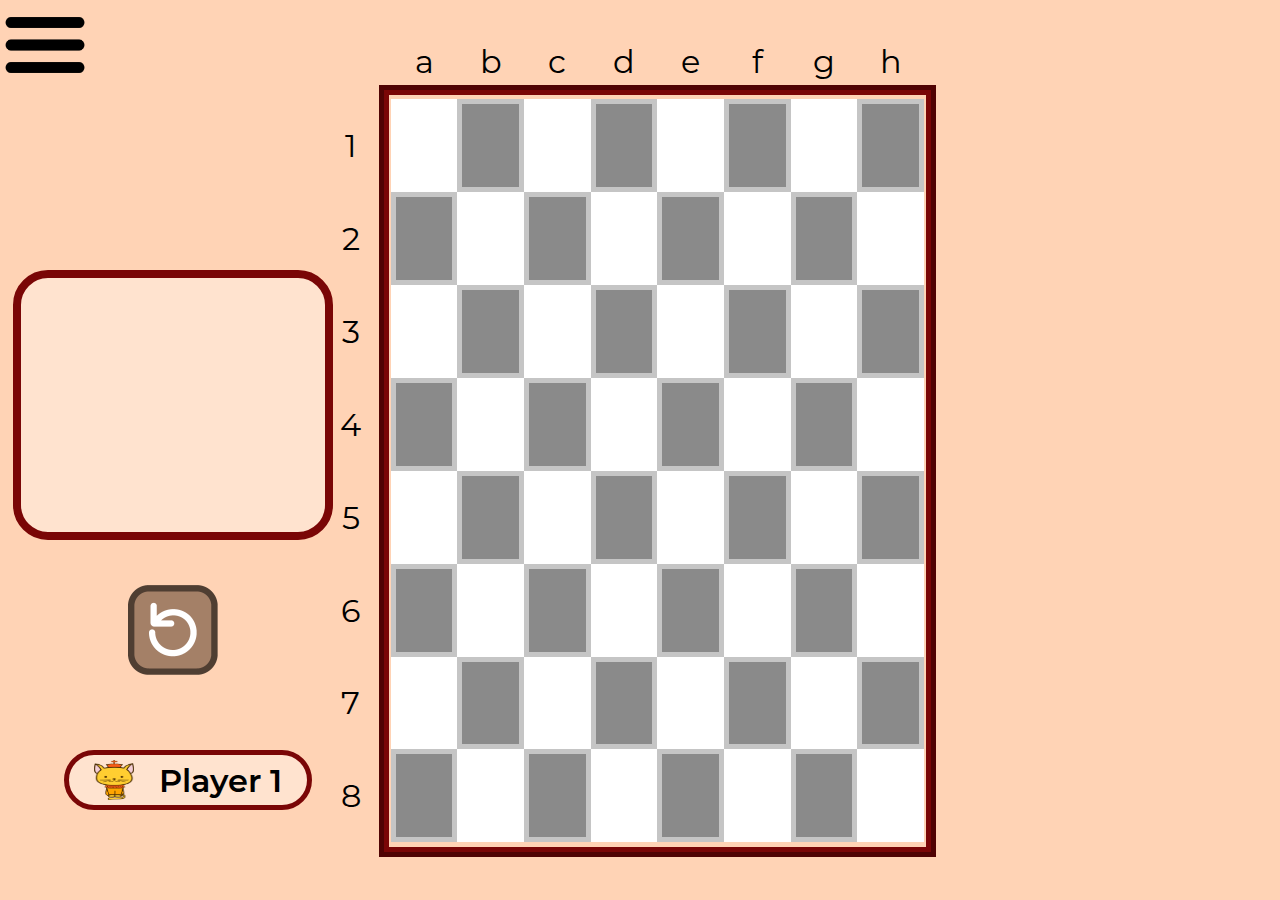
==== pages/game.html @ 55da759b "initial change of cursor to custom cursor" ====
<!DOCTYPE empty="true" html>
<html>

<head>
    <meta name="viewport" content="width=device-width, initial-scale=1.0">
    <title>Royal Pets</title>
    <link rel="icon" type="image/png" href="../res/icon.png">
    <link rel="stylesheet" href="../css/style-game.css">
</head>

<body>
    <img class="burger" src="../res/burger.png">
    <div id="sidenav" class="sidenav">
        <div id="btnHome">HOME</div>
        <div id="btnNewGame">NEW GAME</div>
        <a href="#howToPlay">
            <div id="btnHowToPlay">HOW TO PLAY</div>
        </a>
    </div>
    <div id="turn">
        <img id="playerImg" src="">
        <span id="playerName"></span>
    </div>
    <div class="game-area">
        <div class="board">
            <div class="rowLegend">
                <div>1</div>
                <div>2</div>
                <div>3</div>
                <div>4</div>
                <div>5</div>
                <div>6</div>
                <div>7</div>
                <div>8</div>
            </div>
            <div class="columnLegend">
                <!-- <div>1</div>
                <div>2</div>
                <div>3</div>
                <div>4</div>
                <div>5</div>
                <div>6</div>
                <div>7</div>
                <div>8</div> -->
                <div>a</div>
                <div>b</div>
                <div>c</div>
                <div>d</div>
                <div>e</div>
                <div>f</div>
                <div>g</div>
                <div>h</div>
            </div>
            <div class="row">
                <div class="cell" empty="true" row="1" column="1" piece="" player=""></div>
                <div class="cell cell-gray" empty="true" row="1" column="2" piece="" player=""></div>
                <div class="cell" empty="true" row="1" column="3" piece="" player=""></div>
                <div class="cell cell-gray" empty="true" row="1" column="4" piece="" player=""></div>
                <div class="cell" empty="true" row="1" column="5" piece="" player=""></div>
                <div class="cell cell-gray" empty="true" row="1" column="6" piece="" player=""></div>
                <div class="cell" empty="true" row="1" column="7" piece="" player=""></div>
                <div class="cell cell-gray" empty="true" row="1" column="8" piece="" player=""></div>
            </div>

            <div class="row">
                <div class="cell cell-gray" empty="true" row="2" column="1" piece="" player=""></div>
                <div class="cell" empty="true" row="2" column="2" piece="" player=""></div>
                <div class="cell cell-gray" empty="true" row="2" column="3" piece="" player=""></div>
                <div class="cell" empty="true" row="2" column="4" piece="" player=""></div>
                <div class="cell cell-gray" empty="true" row="2" column="5" piece="" player=""></div>
                <div class="cell" empty="true" row="2" column="6" piece="" player=""></div>
                <div class="cell cell-gray" empty="true" row="2" column="7" piece="" player=""></div>
                <div class="cell" empty="true" row="2" column="8" piece="" player=""></div>
            </div>

            <div class="row">
                <div class="cell" empty="true" row="3" column="1" piece="" player=""></div>
                <div class="cell cell-gray" empty="true" row="3" column="2" piece="" player=""></div>
                <div class="cell" empty="true" row="3" column="3" piece="" player=""></div>
                <div class="cell cell-gray" empty="true" row="3" column="4" piece="" player=""></div>
                <div class="cell" empty="true" row="3" column="5" piece="" player=""></div>
                <div class="cell cell-gray" empty="true" row="3" column="6" piece="" player=""></div>
                <div class="cell" empty="true" row="3" column="7" piece="" player=""></div>
                <div class="cell cell-gray" empty="true" row="3" column="8" piece="" player=""></div>
            </div>

            <div class="row">
                <div class="cell cell-gray" empty="true" row="4" column="1" piece="" player=""></div>
                <div class="cell" empty="true" row="4" column="2" piece="" player=""></div>
                <div class="cell cell-gray" empty="true" row="4" column="3" piece="" player=""></div>
                <div class="cell" empty="true" row="4" column="4" piece="" player=""></div>
                <div class="cell cell-gray" empty="true" row="4" column="5" piece="" player=""></div>
                <div class="cell" empty="true" row="4" column="6" piece="" player=""></div>
                <div class="cell cell-gray" empty="true" row="4" column="7" piece="" player=""></div>
                <div class="cell" empty="true" row="4" column="8" piece="" player=""></div>
            </div>

            <div class="row">
                <div class="cell" empty="true" row="5" column="1" piece="" player=""></div>
                <div class="cell cell-gray" empty="true" row="5" column="2" piece="" player=""></div>
                <div class="cell" empty="true" row="5" column="3" piece="" player=""></div>
                <div class="cell cell-gray" empty="true" row="5" column="4" piece="" player=""></div>
                <div class="cell" empty="true" row="5" column="5" piece="" player=""></div>
                <div class="cell cell-gray" empty="true" row="5" column="6" piece="" player=""></div>
                <div class="cell" empty="true" row="5" column="7" piece="" player=""></div>
                <div class="cell cell-gray" empty="true" row="5" column="8" piece="" player=""></div>
            </div>

            <div class="row">
                <div class="cell cell-gray" empty="true" row="6" column="1" piece="" player=""></div>
                <div class="cell" empty="true" row="6" column="2" piece="" player=""></div>
                <div class="cell cell-gray" empty="true" row="6" column="3" piece="" player=""></div>
                <div class="cell" empty="true" row="6" column="4" piece="" player=""></div>
                <div class="cell cell-gray" empty="true" row="6" column="5" piece="" player=""></div>
                <div class="cell" empty="true" row="6" column="6" piece="" player=""></div>
                <div class="cell cell-gray" empty="true" row="6" column="7" piece="" player=""></div>
                <div class="cell" empty="true" row="6" column="8" piece="" player=""></div>
            </div>

            <div class="row">
                <div class="cell" empty="true" row="7" column="1" piece="" player=""></div>
                <div class="cell cell-gray" empty="true" row="7" column="2" piece="" player=""></div>
                <div class="cell" empty="true" row="7" column="3" piece="" player=""></div>
                <div class="cell cell-gray" empty="true" row="7" column="4" piece="" player=""></div>
                <div class="cell" empty="true" row="7" column="5" piece="" player=""></div>
                <div class="cell cell-gray" empty="true" row="7" column="6" piece="" player=""></div>
                <div class="cell" empty="true" row="7" column="7" piece="" player=""></div>
                <div class="cell cell-gray" empty="true" row="7" column="8" piece="" player=""></div>
            </div>

            <div class="row">
                <div class="cell cell-gray" empty="true" row="8" column="1" piece="" player=""></div>
                <div class="cell" empty="true" row="8" column="2" piece="" player=""></div>
                <div class="cell cell-gray" empty="true" row="8" column="3" piece="" player=""></div>
                <div class="cell" empty="true" row="8" column="4" piece="" player=""></div>
                <div class="cell cell-gray" empty="true" row="8" column="5" piece="" player=""></div>
                <div class="cell" empty="true" row="8" column="6" piece="" player=""></div>
                <div class="cell cell-gray" empty="true" row="8" column="7" piece="" player=""></div>
                <div class="cell" empty="true" row="8" column="8" piece="" player=""></div>
            </div>
        </div>
    </div>
    <div class="history">
        <ul>

        </ul>
    </div>
    <img id="btnUndo" src="../res/undo_button.png">
    <div class="overlay" id="howToPlay">
        <div class="panel">
            <div class="slide">
                <span class="title">HOW TO PLAY</span>
                <div class="pieces">
                    <img src="../res/catPieces/cat_pawn.png">
                    <img src="../res/dogPieces/dog_pawn.png">
                </div>
                <span class="sub-title">PAWN</span>
                <div class="desc">Except on its first move,
                    a pawn may only move one square at a time.
                    Eats diagonally.
                </div>
                <span class="pageNum">1/8</span>
            </div>
            <div class="slide">
                <span class="title">HOW TO PLAY</span>
                <div class="pieces">
                    <img src="../res/catPieces/cat_rook.png">
                    <img src="../res/dogPieces/dog_rook.png">
                </div>
                <span class="sub-title">ROOK</span>
                <div class="desc">The rook moves horizontally or vertically,
                    through any number of unoccupied squares.
                    Eats horizontally or vertically. Special move: Castling
                </div>
                <span class="pageNum">2/8</span>
            </div>
            <div class="slide">
                <span class="title">HOW TO PLAY</span>
                <div class="pieces">
                    <img src="../res/catPieces/cat_knight.png">
                    <img src="../res/dogPieces/dog_knight.png">
                </div>
                <span class="sub-title">KNIGHT</span>
                <div class="desc">Moves and eats to a square that is two
                    squares away horizontally
                    and one square vertically,
                    or two squares vertically
                    and one square horizontally.
                </div>
                <span class="pageNum">3/8</span>
            </div>
            <div class="slide">
                <span class="title">HOW TO PLAY</span>
                <div class="pieces">
                    <img src="../res/catPieces/cat_bishop.png">
                    <img src="../res/dogPieces/dog_bishop.png">
                </div>
                <span class="sub-title">BISHOP</span>
                <div class="desc">Bishop moves diagonally any number of squares,
                    forwards or backwards.
                    One bishop moves along the light-colored squares
                     and the other bishop moves along the dark-colored squares.
                </div>
                <span class="pageNum">4/8</span>
            </div>
            <div class="slide">
                <span class="title">HOW TO PLAY</span>
                <div class="pieces">
                    <img src="../res/catPieces/cat_queen.png">
                    <img src="../res/dogPieces/dog_queen.png">
                </div>
                <span class="sub-title">QUEEN</span>
                <div class="desc">Queen can be moved any number of unoccupied squares in a
                     straight line vertically, horizontally, or diagonally.
                </div>
                <span class="pageNum">5/8</span>
            </div>
            <div class="slide">
                <span class="title">HOW TO PLAY</span>
                <div class="pieces">
                    <img src="../res/catPieces/cat_king.png">
                    <img src="../res/dogPieces/dog_king.png">
                </div>
                <span class="sub-title">KING</span>
                <div class="desc">A king can move one square in any direction
                    (horizontally, vertically, or diagonally)
                    Unless the square is already occupied by a friendly piece
                    or the move would place the king in check.
                </div>
                <span class="pageNum">6/8</span>
            </div>
            <div class="slide">
                <span class="title">HOW TO PLAY</span>
                <div class="castling">
                    <img src="../res/castling.png">
                </div>
                <span class="sub-title">CASTLING</span>
                <div class="desc">Castling is a special move in chess that uses
                    both a rook and the king.
                    In castling, the king is moved two squares
                     toward the rook, and the rook moves
                     past the king to the square right next
                     to where the king has moved.
                </div>
                <span class="pageNum">7/8</span>
            </div>
            <div class="slide">
                <span class="title">HOW TO PLAY</span>
                <div class="en-passant">
                    <img src="../res/en_passant.png">
                </div>
                <span class="sub-title">EN PASSANT</span>
                <div class="desc">En passant is a special pawn capture that
                    can only occur only immediately after the pawn move
                    two squares from its staring square.
                    The enemy pawn can capture it had it advance only one square.
                </div>
                <span class="pageNum">8/8</span>
            </div>
            <div class="howToPlayButtons">
                <a href="#">
                    <div class="buttons">
                        <img src="../res/exit_button.png" id="btn-exit">
                    </div>
                </a>
                <div class="buttons">
                    <img src="../res/arrow_left.png" id="previous">
                </div>
                <div class="buttons">
                    <img src="../res/arrow_right.png" id="next">
                </div>
            </div>
        </div>
    </div>
    <div class="overlay" id="newGame">
        <div class="panel">
            <div class="form">
                <span>PLAYER 1 (DOG):</span>
                <input type="text" id="input-player1" maxlength="12" value="Player 1">
                <span>PLAYER 2 (CAT):</span>
                <input type="text" id="input-player2" maxlength="12" value="Player 2">
                <div class="newGameButtons">
                    <div class="button" id="btn-ok">OK</div>
                    <a href="#" class="button">
                        <div id="btn-cancel">CANCEL</div>
                    </a>
                </div>
            </div>
        </div>
    </div>
    <div class="overlay" id="endGame">
        <img src="../res/ok_button.png" id="btnOk">
    </div>
    <div class="overlay" id="pawnPromotion">
        <div class="panel">
            <div class="title">Promote pawn to:</div>
            <div class="options">
                <div>
                    <img class="option" id="queen">
                    <span>Queen</span>
                </div>
                <div>
                    <img class="option" id="bishop">
                    <span>Bishop</span>
                </div>
            </div>
            <div class="options">
                <div>
                    <img class="option" id="rook">
                    <span>Rook</span>
                </div>
                <div>
                    <img class="option" id="knight">
                    <span>Knight</span>
                </div>
            </div>
        </div>
    </div>
    <script src="../js/jquery-3.4.1.min.js"></script>
    <script src="../js/js-game.js"></script>
</body>

</html>
---- css/style-game.css ----
/* #region Imported Fonts */
@font-face {
    font-family: Monserrat-Regular;
    src: url(../fonts/Montserrat-Regular.otf);
}

@font-face {
    font-family: Monserrat-Semibold;
    src: url(../fonts/Montserrat-SemiBold.otf);
}

@font-face {
    font-family: Monserrat-Thin;
    src: url(../fonts/Montserrat-Thin.otf);
}
/* #endregion */

/* #region Animations */
.button:hover {
    transform: scale(1.1, 1.1);
    background-color: #DE5800;
}

.button:active {
    background-color: #D35400;
}

.overlay#newGame .panel .form .newGameButtons .button:hover {
    transform: scale(1.1, 1.1);
    background-color: #DE5800;
}

.overlay#newGame .panel .form .newGameButtons .button:active {
    background-color: #9C4003;
}

.overlay#howToPlay .panel .howToPlayButtons .buttons #btn-exit:hover{
    transform: scale(1.1, 1.1);
}

.overlay#howToPlay .panel .howToPlayButtons .buttons #previous:hover{
    transform: scale(1.1, 1.1);
}

.overlay#howToPlay .panel .howToPlayButtons .buttons #next:hover{
    transform: scale(1.1, 1.1);
}

.board .cell:hover {
    cursor: url(../res/custom_grab.cur), auto;
}

/* #endregion */

/* #region Base */
html, body {
    height: 100%;
    width: 100%;
    padding: 0px;
    margin: 0px;
    overflow: hidden;
}

body {
    background-color: #FFD3B5;
}

* {
    box-sizing: border-box;
    cursor: url(../res/custom_default.cur), auto;
}

/* #endregion */

/* #region Screen Layout */
.burger {
    height: 10vh;
    width: auto;
    position: absolute;
    top: 0;
    left: 0;
}

.sidenav {
  height: 100vh;
  width: 0;
  position: fixed;
  z-index: 1;
  top: 0;
  left: 0;
  background-color: #500303;
  overflow-x: hidden;
  padding-top: 4.12796697626419vh;
  transition: 0.3s;
}

.sidenav a {
    text-decoration: none;
}

.sidenav div {
  padding:  0.4167vw  0.4167vw  0.4167vw 1.67vw;
  font-size: 1.302083vw;
  font-family: "Monserrat-SemiBold";
  color: #FFF;
  display: block;
  transition: 0.2s;
}

.sidenav div:hover {
  color: #FFD3B5;
  cursor: url(../res/custom_pointer.cur), pointer;
}

#turn {
    position: relative;
    background-color: #FFE3CF;
    height: 100%;
    max-height: 60px;
    min-width: 200px;
    position: absolute;
    bottom: 10%;
    left: 5%;
    border-radius: 50px;
    border: 5px solid #7A0606;
    display: flex;
    align-items: center;
    justify-content: center;
    flex-direction: row;
    cursor: url(../res/custom_pointer.cur), pointer;
}

#turn img {
    right: -10%;
    height: 40px;
    width: 40px;
    margin: 0 25px;
    cursor: url(../res/custom_pointer.cur), pointer;
}

#turn span {
    font-size: 2em;
    font-family: "Monserrat-SemiBold";
    margin: 0 25px 0 0;
    cursor: url(../res/custom_pointer.cur), pointer;
}
/* #endregion */

.button {
    text-decoration: none;
    font-size: 1.25vw;
    color: #ffffff;
    padding: 0.5em 0.5em 0.5em 0.5em;
    margin: 0.4em 0 0.4em 0;
    background-color: #FA771E;
    border: 0.2em solid #72370F;
    border-radius: 2.6041666666666665vw;
    width: 17.5%;
    text-align: center;
    font-family: "Monserrat-Semibold";
    cursor: url(../res/custom_pointer.cur), pointer;
    transition: 0.2s;
}

.button div {
    cursor: url(../res/custom_pointer.cur), pointer;
}

/* #region Board Layout*/
.columnLegend {
    position: absolute;
    display: flex;
    flex-direction: row;
    top: -50px;
    font-family: "Monserrat-Regular";
}

.columnLegend div {
    height: 3.611971104231166vh;
    width: 5.208333333333333vw;
    display: flex;
    align-items: center;
    justify-content: center;
    font-size: 2em;
}

.rowLegend {
    position: absolute;
    display: flex;
    flex-direction: column;
    left: -50px;
    font-family: "Monserrat-Regular";
}

.rowLegend div {
    height: 10.319917440660475vh;
    width: 1.8229166666666667vw;
    display: flex;
    align-items: center;
    justify-content: center;
    font-size: 2em;
}

.board {
    height: 84.6233230134159vh;
    width: 42.708333333333336vw;
    position: absolute;
    left: 30%;
    top: 10%;
    display: flex;
    flex-direction: column;
    justify-content: center;
    align-items: center;
    border: 5px solid #7A0606;
    outline: 5px solid #500303;
}

.board .row {
    display: flex;
    flex-direction: row;
}

.board .cell {
    height: 10.319917440660475vh;
    width: 5.208333333333333vw;
    background-color: #ffffff;
    display: flex;
    align-items: center;
    justify-content: center;
    background-repeat: no-repeat;
    background-position: center;
    border: 5px solid rgba(255, 255, 255, 0.5);
}

.board .cell-gray {
    background-color: #8A8A8A;
}

/* #endregion */

/* #region History */
.history {
    height: 30vh;
    width: 25vw;
    background-color: #FFE3CF;
    position: absolute;
    top: 30vh;
    left: 1vw;
    border: solid 0.5em #7A0606;
    border-radius: 35px;
    display: flex;
    align-items: center;
    justify-content: center;
}

.history ul {
    list-style-type: none;
    padding: 0;
    margin: 0;
    height: 90%;
    width: 90%;
    overflow-x: hidden;
    overflow-y: auto;
}

.history ul::-webkit-scrollbar {
    z-index: -2;
    width: 15px;
    height: 90%;
    background-color: #7A0606;
    border-radius: 10px;
    border-top-right-radius: 10px;
    cursor: url(../res/custom_pointer.cur), pointer;
}

.history ul::-webkit-scrollbar-thumb {
    background-color: #EA7221;
    border-radius: 10px;
    cursor: url(../res/custom_pointer.cur), pointer;
}

.history ul li {
    height: 15%;
    width: 100%;
    position: relative;
    text-align: left;
    font-size: 0.75em;
    font-family: "Monserrat-SemiBold";
}

@media only screen and (min-width: 1920px){
    .history ul li {
        font-size: 1em;
    }
}
/* #endregion */

/* #region How To Play Overlay */
.overlay {
    height: 100%;
    width: 100%;
    display: none;
    align-items: center;
    justify-content: center;
    background-color: #00000066;
    position: absolute;
}

.overlay:target{
    display: flex;
}

/* #endregion */

/* #region New Game Panel */
.overlay#newGame .panel {
    z-index: 2;
    height: 50%;
    width: 40%;
    border: 15px solid #EB8313;
    border-radius: 30px;
    background-color: #FFD3B5;
    display: flex;
    align-items: center;
    justify-content: center;
}

.overlay#newGame .panel .form span {
    font-size: 1.6666666666666667vw ;
    font-family: "Monserrat-SemiBold";
    position: relative;
    left: -30%;
    margin: 2.5% 0 0 0;
    align-items: center;
    justify-content: center;
    display: flex;
    flex-direction: column;
}

.overlay#newGame .panel .form input {
    width: 100%;
    height: 4.643962848297214vh;
    font-size: 1.6666666666666667vw;
    margin: 10px 0;
    font-family: "Monserrat-Regular";
    background-color: #FFE3CF;
    border-style: inset;
    border-radius: 20px;
    padding: 12px 20px;
}

.overlay#newGame .panel .form input.error {
    border: 1.5px solid red;
}

.overlay#newGame .panel .form .newGameButtons a {  
    text-decoration: none;
}

.overlay#newGame .panel .form .newGameButtons {  
    display: flex;
    align-items: center;
    justify-content: center;
}

.overlay#newGame .panel .form .newGameButtons .button {
    padding: 0.5em 0.5em 0.5em 0.5em;
    margin: 1em 1em 0 1em;
    width: 100%;
}
/* #endregion */

/* #region How To Play panel */
.overlay#howToPlay .panel {
    z-index: 2;
    height: 70%;
    width: 40%;
    border: 15px solid #EB8313;
    border-radius: 30px;
    background-color: #FFD3B5;
    display: flex;
    align-items: center;
    justify-content: center;
}

.overlay#howToPlay .panel .slide {
    max-height: 70%;
    max-width: 40%;
    position: absolute;
    flex-direction: column;
    align-items: center;
    justify-content: center;
    display: flex;
    opacity: 0;
    transition: opacity 0.3s;
}

.overlay#howToPlay .panel .active-slide {
    opacity: 1;
}

.overlay#howToPlay .panel .slide .title {
    font-size: 2.0833333333333335vw;
    font-family: "Monserrat-SemiBold";
    position: relative;
    margin-bottom: 1.0416666666666667vw;
}

.overlay#howToPlay .panel .slide .sub-title {
    font-size: 1.6666666666666667vw;
    font-family: "Monserrat-SemiBold";
    position: relative;
}

.overlay#howToPlay .panel .slide .desc {
    font-size: 1.1458333333333333vw;
    font-family: "Monserrat-Regular";
    position: relative;
    justify-content: center;
    text-align: center;
    max-width: 70%;
    margin: 1.1458333333333333vw 0 1.1458333333333333vw 0;
}

.overlay#howToPlay .panel .slide .pageNum {
    font-size: 1.1458333333333333vw;
    font-family: "Monserrat-Regular";
    margin-bottom: 0.5208333333333334vw;
}

.overlay#howToPlay .panel .slide .pieces img {
    height: 20.63983488132095vh;
    width: 7.291666666666667vw;
    position: relative;
    margin: 0 0 0.5208333333333334vw 0;
}

.overlay#howToPlay .panel .slide .castling img {
    height: 22.703818369453046vh;
    width: auto;
    position: relative;
}

.overlay#howToPlay .panel .slide .en-passant img {
    height: 22.703818369453046vh;
    width: auto;
    position: relative;
}

.overlay#howToPlay .panel .howToPlayButtons .buttons img {
    height: 5.159958720330238vh;
    width: auto;
    cursor: url(../res/custom_pointer.cur), pointer;
    position: absolute;
    transition: 0.2s;
}

.overlay#howToPlay .panel .howToPlayButtons .buttons #btn-exit {
    position: absolute;
    top: 18%;
    left: 65.6%;
    transition: 0.2s;
}

.overlay#howToPlay .panel .howToPlayButtons .buttons #previous {
    padding-right: 0.2604166666666667vw;
    top: 76.5%;
    left: 47%;
    transition: 0.2s;

}

.overlay#howToPlay .panel .howToPlayButtons .buttons #next {
    padding-left: 0.2604166666666667vw;
    top: 76.5%;
    transition: 0.2s;
}
/* #endregion */

/* #region PawnPromotion */
.overlay#pawnPromotion .panel {
    height: 50vh;
    width: 25vw;
    position: absolute;
    right: 1vw;
    display: flex;
    align-items: center;
    flex-direction: column;
}

.overlay#pawnPromotion .panel .title {
    font-size: 1.5em;
    font-family: "Monserrat-SemiBold";
    width: auto;
    margin-bottom: 10%;
}

.overlay#pawnPromotion .panel div.options {
    display: flex;
    flex-direction: row;
}

.overlay#pawnPromotion .panel div.options div {
    display: flex;
    flex-direction: column;
    align-items: center;
    justify-content: center;
    height: 100px;
    width: 100px;
}

.overlay#pawnPromotion .panel div img {
    height: 50px;
    width: 50px;
    transition: all 0.25s;
    margin: 10px;
}

.overlay#pawnPromotion .panel img:hover {
    height: 70px;
    width: 70px;
}

/* #endregion */

img#btnUndo {
    height: 10vh;
    width: auto;
    position: absolute;
    top: 65vh;
    left: 10vw;
    cursor: url(../res/custom_pointer.cur), pointer;
    /* display: none; */
}

.overlay#endGame img {
    height: 10vh;
    width: auto;
    position: absolute;
    bottom: 50px;
    right: 50px;
    cursor: url(../res/custom_pointer.cur), pointer;
}
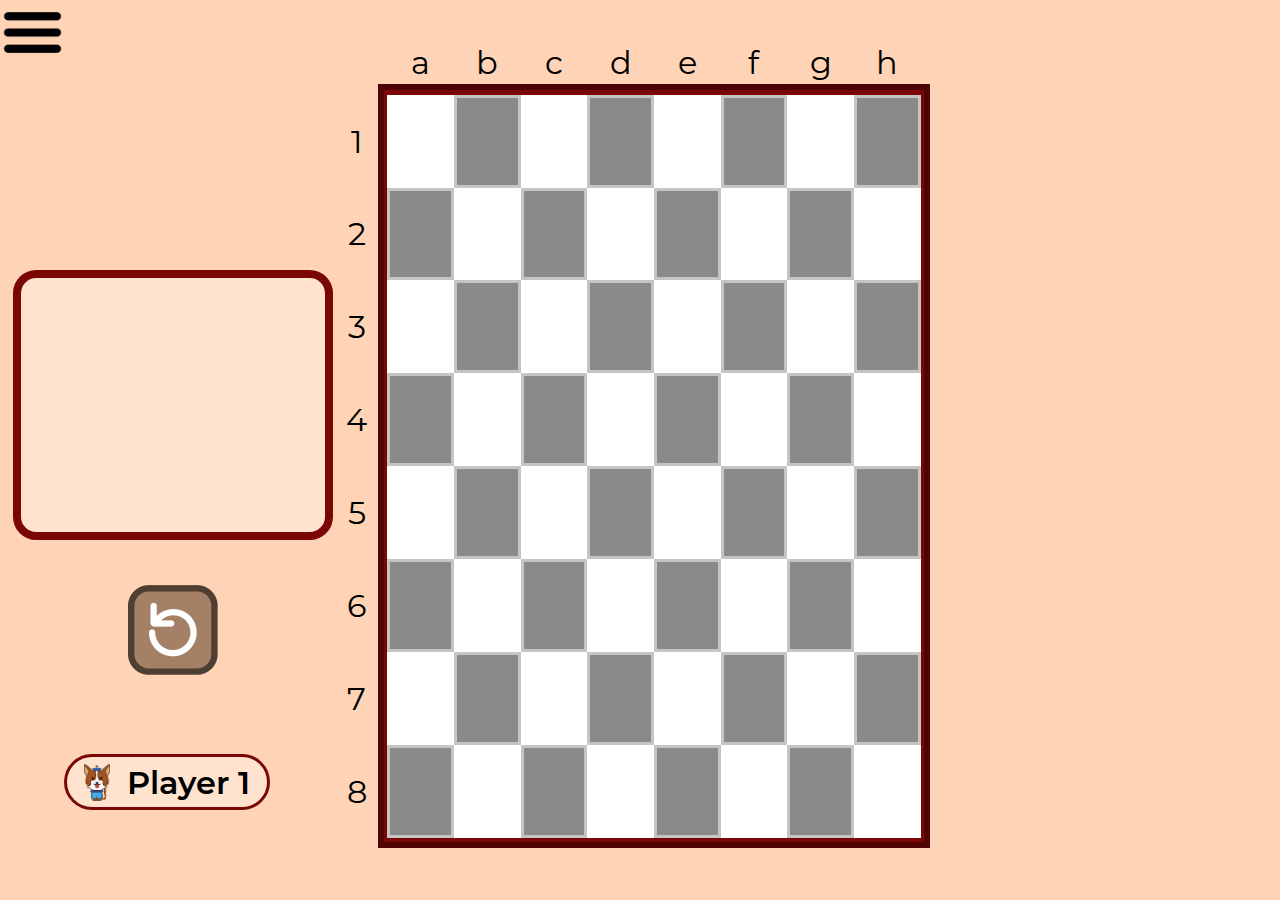
==== commit c0f5adf6: "setting up audio buttons" ====
--- a/pages/game.html
+++ b/pages/game.html
@@ -146,6 +146,8 @@
         </ul>
     </div>
     <img id="btnUndo" src="../res/undo_button.png">
+    <div id=btnMusic></div>
+    <div id=btnSound></div>
     <div class="overlay" id="howToPlay">
         <div class="panel">
             <div class="slide">
--- a/css/style-game.css
+++ b/css/style-game.css
@@ -46,8 +46,10 @@
     transform: scale(1.1, 1.1);
 }
 
-.board .cell:hover {
-    cursor: url(../res/custom_grab.cur), auto;
+.overlay#pawnPromotion .panel img:hover {
+    height: 12.38390092879257vh;
+    width: 4.6875vw;
+    cursor: url(../res/custom_pointer.cur), pointer;
 }
 
 /* #endregion */
@@ -74,7 +76,7 @@
 
 /* #region Screen Layout */
 .burger {
-    height: 10vh;
+    height: 7.223942208462332vh;
     width: auto;
     position: absolute;
     top: 0;
@@ -116,33 +118,30 @@
     position: relative;
     background-color: #FFE3CF;
     height: 100%;
-    max-height: 60px;
-    min-width: 200px;
+    max-height: 6.191950464396285vh;
+    min-width: 10.416666666666666vw;
     position: absolute;
     bottom: 10%;
     left: 5%;
-    border-radius: 50px;
-    border: 5px solid #7A0606;
+    border-radius: 2.6041666666666665vw;
+    border: 0.2604166666666667vw solid #7A0606;
     display: flex;
     align-items: center;
     justify-content: center;
     flex-direction: row;
-    cursor: url(../res/custom_pointer.cur), pointer;
 }
 
 #turn img {
     right: -10%;
-    height: 40px;
-    width: 40px;
-    margin: 0 25px;
-    cursor: url(../res/custom_pointer.cur), pointer;
+    height: 4.12796697626419vh;
+    width: 2.0833333333333335vw;
+    margin: 0 1.3020833333333333vw;
 }
 
 #turn span {
     font-size: 2em;
     font-family: "Monserrat-SemiBold";
-    margin: 0 25px 0 0;
-    cursor: url(../res/custom_pointer.cur), pointer;
+    margin: 0 1.3020833333333333vw 0 0;
 }
 /* #endregion */
 
@@ -171,7 +170,7 @@
     position: absolute;
     display: flex;
     flex-direction: row;
-    top: -50px;
+    top: -65px;
     font-family: "Monserrat-Regular";
 }
 
@@ -188,7 +187,7 @@
     position: absolute;
     display: flex;
     flex-direction: column;
-    left: -50px;
+    left: -65px;
     font-family: "Monserrat-Regular";
 }
 
@@ -201,9 +200,19 @@
     font-size: 2em;
 }
 
+@media only screen and (max-width: 1366px) {
+    .rowLegend {
+        left: -45px;
+    }
+
+    .columnLegend {
+        top: -50px;
+    }
+}
+
 .board {
-    height: 84.6233230134159vh;
-    width: 42.708333333333336vw;
+    height: 83.59133126934985vh;
+    width: 42.1875vw;
     position: absolute;
     left: 30%;
     top: 10%;
@@ -211,8 +220,8 @@
     flex-direction: column;
     justify-content: center;
     align-items: center;
-    border: 5px solid #7A0606;
-    outline: 5px solid #500303;
+    border: 0.5208333333333334vw solid #7A0606;
+    outline: 0.5208333333333334vw solid #500303;
 }
 
 .board .row {
@@ -229,7 +238,7 @@
     justify-content: center;
     background-repeat: no-repeat;
     background-position: center;
-    border: 5px solid rgba(255, 255, 255, 0.5);
+    border: 0.2604166666666667vw solid rgba(255, 255, 255, 0.5);
 }
 
 .board .cell-gray {
@@ -247,7 +256,7 @@
     top: 30vh;
     left: 1vw;
     border: solid 0.5em #7A0606;
-    border-radius: 35px;
+    border-radius: 1.8229166666666667vw;
     display: flex;
     align-items: center;
     justify-content: center;
@@ -265,17 +274,17 @@
 
 .history ul::-webkit-scrollbar {
     z-index: -2;
-    width: 15px;
+    width: 0.78125vw;
     height: 90%;
     background-color: #7A0606;
-    border-radius: 10px;
-    border-top-right-radius: 10px;
+    border-radius: 0.5208333333333334vw;
+    border-top-right-radius: 0.5208333333333334vw;
     cursor: url(../res/custom_pointer.cur), pointer;
 }
 
 .history ul::-webkit-scrollbar-thumb {
     background-color: #EA7221;
-    border-radius: 10px;
+    border-radius: 0.5208333333333334vw;
     cursor: url(../res/custom_pointer.cur), pointer;
 }
 
@@ -317,8 +326,8 @@
     z-index: 2;
     height: 50%;
     width: 40%;
-    border: 15px solid #EB8313;
-    border-radius: 30px;
+    border: 0.78125vw solid #EB8313;
+    border-radius: 1.5625vw;
     background-color: #FFD3B5;
     display: flex;
     align-items: center;
@@ -341,16 +350,16 @@
     width: 100%;
     height: 4.643962848297214vh;
     font-size: 1.6666666666666667vw;
-    margin: 10px 0;
+    margin: 0.5208333333333334vw 0;
     font-family: "Monserrat-Regular";
     background-color: #FFE3CF;
     border-style: inset;
-    border-radius: 20px;
-    padding: 12px 20px;
+    border-radius: 1.0416666666666667vw;
+    padding: 0.625vw 1.0416666666666667vw;
 }
 
 .overlay#newGame .panel .form input.error {
-    border: 1.5px solid red;
+    border: 0.078125vw solid red;
 }
 
 .overlay#newGame .panel .form .newGameButtons a {  
@@ -375,8 +384,8 @@
     z-index: 2;
     height: 70%;
     width: 40%;
-    border: 15px solid #EB8313;
-    border-radius: 30px;
+    border: 0.78125vw solid #EB8313;
+    border-radius: 1.5625vw;
     background-color: #FFD3B5;
     display: flex;
     align-items: center;
@@ -467,7 +476,6 @@
     top: 76.5%;
     left: 47%;
     transition: 0.2s;
-
 }
 
 .overlay#howToPlay .panel .howToPlayButtons .buttons #next {
@@ -491,6 +499,7 @@
 .overlay#pawnPromotion .panel .title {
     font-size: 1.5em;
     font-family: "Monserrat-SemiBold";
+    color: #FFFFFF;
     width: auto;
     margin-bottom: 10%;
 }
@@ -505,22 +514,22 @@
     flex-direction: column;
     align-items: center;
     justify-content: center;
-    height: 100px;
-    width: 100px;
+    height: 15.479876160990711vh;
+    width: 7.8125vw;
+    margin: 10px;
+}
+
+.overlay#pawnPromotion .panel .options span {
+    font-family: "Monserrat-Regular";
+    color: #FFFFFF;
 }
 
 .overlay#pawnPromotion .panel div img {
-    height: 50px;
-    width: 50px;
-    transition: all 0.25s;
-    margin: 10px;
-}
-
-.overlay#pawnPromotion .panel img:hover {
-    height: 70px;
-    width: 70px;
-}
-
+    height: 10.319917440660475vh;
+    width: 3.6458333333333335vw;
+    transition: all 0.2s;
+    margin: 0.5208333333333334vw;
+}
 /* #endregion */
 
 img#btnUndo {
@@ -530,14 +539,13 @@
     top: 65vh;
     left: 10vw;
     cursor: url(../res/custom_pointer.cur), pointer;
-    /* display: none; */
 }
 
 .overlay#endGame img {
     height: 10vh;
     width: auto;
     position: absolute;
-    bottom: 50px;
-    right: 50px;
-    cursor: url(../res/custom_pointer.cur), pointer;
-}
+    bottom: 2.6041666666666665vw;
+    right: 2.6041666666666665vw;
+    cursor: url(../res/custom_pointer.cur), pointer;
+}
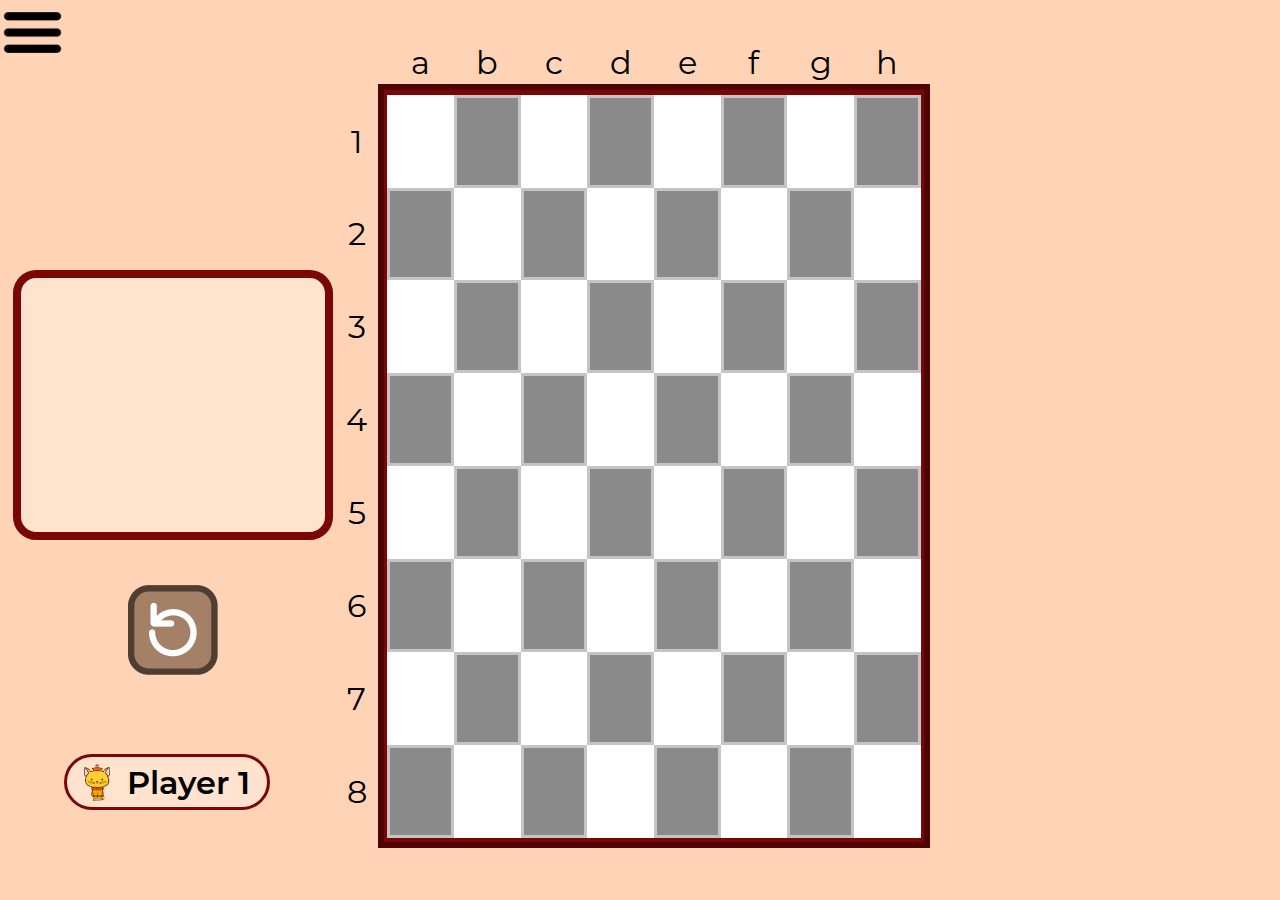
==== commit 49379fd7: "Merge pull request #42 from Styyyx/homepage-revision" ====
(no text change in the page or its own stylesheets)
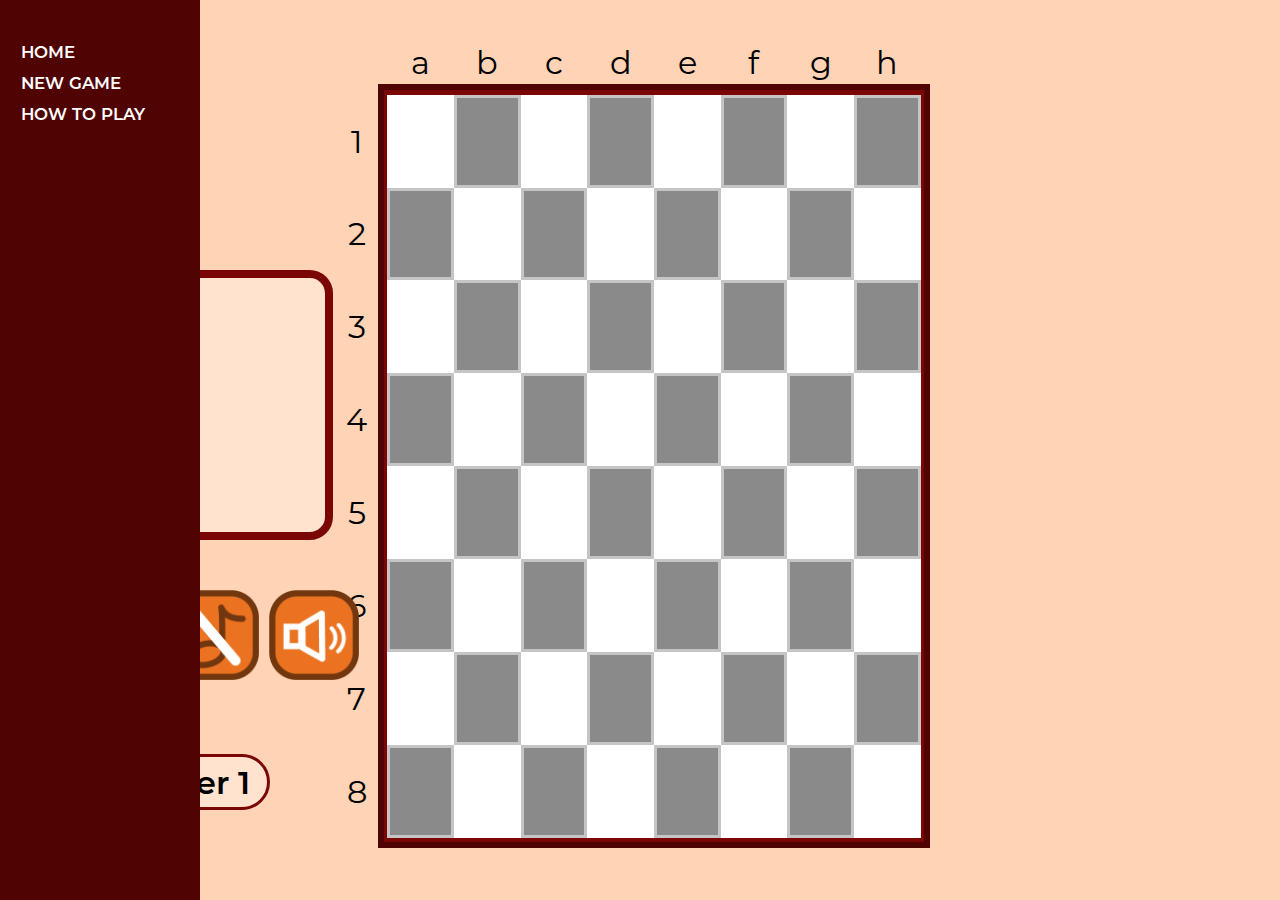
==== commit c283c5d7: "added sound and music" ====
--- a/pages/game.html
+++ b/pages/game.html
@@ -11,11 +11,9 @@
 <body>
     <img class="burger" src="../res/burger.png">
     <div id="sidenav" class="sidenav">
-        <div id="btnHome">HOME</div>
-        <div id="btnNewGame">NEW GAME</div>
-        <a href="#howToPlay">
-            <div id="btnHowToPlay">HOW TO PLAY</div>
-        </a>
+        <div id="btnHome" class="sound-btnClick">HOME</div>
+        <div id="btnNewGame" class="sound-btnClick">NEW GAME</div>
+        <div id="btnHowToPlay" class="sound-btnClick">HOW TO PLAY</div>
     </div>
     <div id="turn">
         <img id="playerImg" src="">
@@ -145,9 +143,13 @@
 
         </ul>
     </div>
-    <img id="btnUndo" src="../res/undo_button.png">
-    <div id=btnMusic></div>
-    <div id=btnSound></div>
+    <div class="btnGroup">
+        <img id="btnUndo" src="../res/undo_button.png" class="sound-btnClick">
+        <img id="btnMusic" src="../res/music_off.png" class="sound-btnClick">
+        <img id="btnSound" src="../res/sound_on.png" class="sound-btnClick">
+    </div>
+
+
     <div class="overlay" id="howToPlay">
         <div class="panel">
             <div class="slide">
@@ -201,7 +203,7 @@
                 <div class="desc">Bishop moves diagonally any number of squares,
                     forwards or backwards.
                     One bishop moves along the light-colored squares
-                     and the other bishop moves along the dark-colored squares.
+                    and the other bishop moves along the dark-colored squares.
                 </div>
                 <span class="pageNum">4/8</span>
             </div>
@@ -213,7 +215,7 @@
                 </div>
                 <span class="sub-title">QUEEN</span>
                 <div class="desc">Queen can be moved any number of unoccupied squares in a
-                     straight line vertically, horizontally, or diagonally.
+                    straight line vertically, horizontally, or diagonally.
                 </div>
                 <span class="pageNum">5/8</span>
             </div>
@@ -240,9 +242,9 @@
                 <div class="desc">Castling is a special move in chess that uses
                     both a rook and the king.
                     In castling, the king is moved two squares
-                     toward the rook, and the rook moves
-                     past the king to the square right next
-                     to where the king has moved.
+                    toward the rook, and the rook moves
+                    past the king to the square right next
+                    to where the king has moved.
                 </div>
                 <span class="pageNum">7/8</span>
             </div>
@@ -260,15 +262,13 @@
                 <span class="pageNum">8/8</span>
             </div>
             <div class="howToPlayButtons">
-                <a href="#">
-                    <div class="buttons">
-                        <img src="../res/exit_button.png" id="btn-exit">
-                    </div>
-                </a>
-                <div class="buttons">
+                <div class="buttons sound-btnClick">
+                    <img src="../res/exit_button.png" id="btn-exit">
+                </div>
+                <div class="buttons sound-btnClick">
                     <img src="../res/arrow_left.png" id="previous">
                 </div>
-                <div class="buttons">
+                <div class="buttons sound-btnClick">
                     <img src="../res/arrow_right.png" id="next">
                 </div>
             </div>
@@ -282,10 +282,8 @@
                 <span>PLAYER 2 (CAT):</span>
                 <input type="text" id="input-player2" maxlength="12" value="Player 2">
                 <div class="newGameButtons">
-                    <div class="button" id="btn-ok">OK</div>
-                    <a href="#" class="button">
-                        <div id="btn-cancel">CANCEL</div>
-                    </a>
+                    <div class="button sound-btnClick" id="btn-ok">OK</div>
+                    <div class="button sound-btnClick" id="btn-cancel">CANCEL</div>
                 </div>
             </div>
         </div>
@@ -318,8 +316,19 @@
             </div>
         </div>
     </div>
+
+    <audio loop id="music">
+        <source src="../res/sound/background.wav" type="audio/wav">
+    </audio>
+    <audio id="sound-buttonClick">
+        <source src="../res/sound/click_button.wav" type="audio/wav">
+    </audio>
+    <audio id="sound-buttonHover">
+        <source src="../res/sound/hover_button.wav" type="audio/wav">
+    </audio>
+
     <script src="../js/jquery-3.4.1.min.js"></script>
     <script src="../js/js-game.js"></script>
 </body>
 
-</html>
+</html>--- a/css/style-game.css
+++ b/css/style-game.css
@@ -315,10 +315,6 @@
     position: absolute;
 }
 
-.overlay:target{
-    display: flex;
-}
-
 /* #endregion */
 
 /* #region New Game Panel */
@@ -532,14 +528,22 @@
 }
 /* #endregion */
 
-img#btnUndo {
+/* #region */
+.btnGroup {
+    position: absolute;
+    top: 65vh;
+    left: 5vw;
+    display: flex;
+    flex-direction: row;
+}
+
+.btnGroup img {
     height: 10vh;
     width: auto;
-    position: absolute;
-    top: 65vh;
-    left: 10vw;
-    cursor: url(../res/custom_pointer.cur), pointer;
-}
+    margin: 5px;
+    cursor: url(../res/custom_pointer.cur), pointer;
+}
+/* #endregion */
 
 .overlay#endGame img {
     height: 10vh;
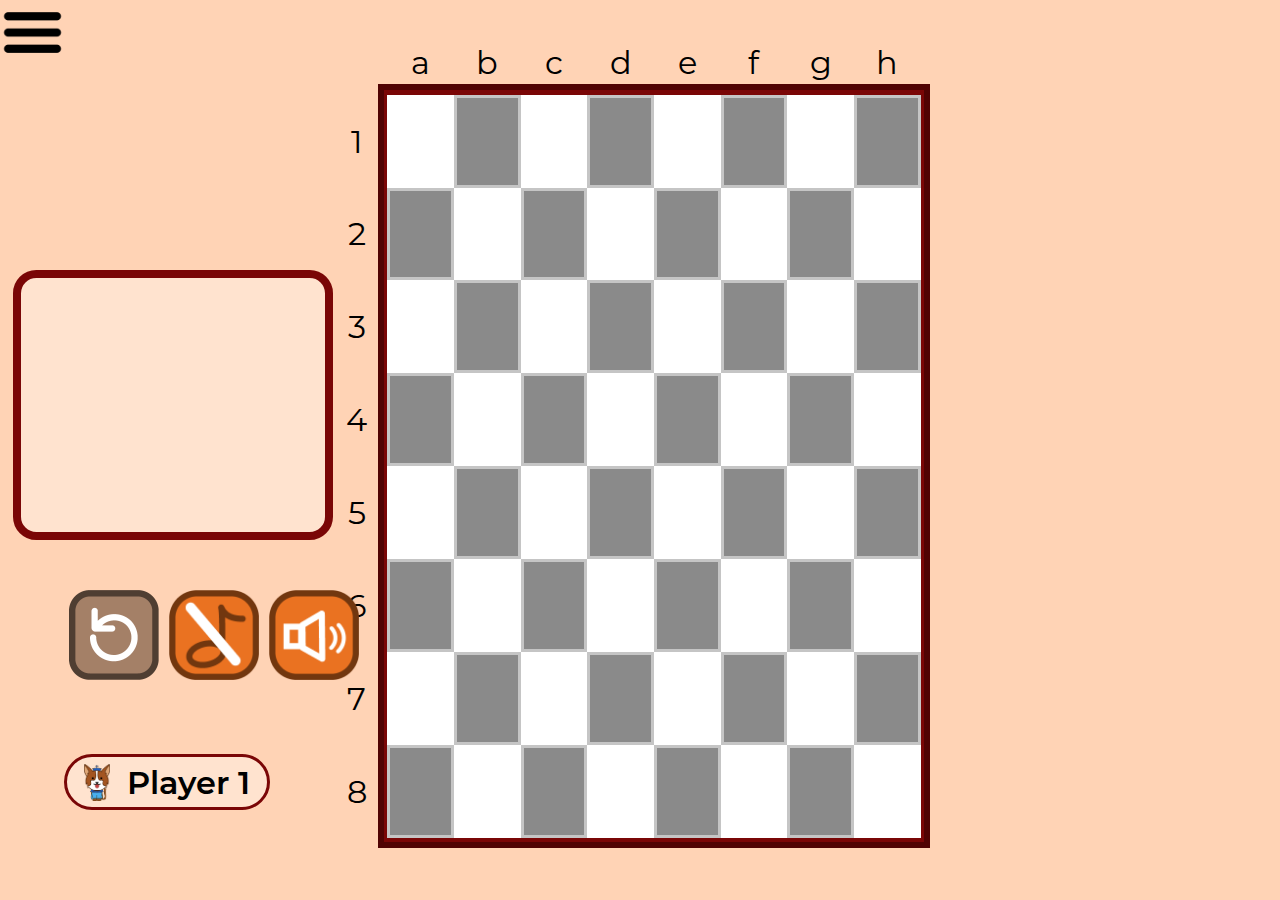
==== commit 08c4bb3d: "added eat and move sound" ====
--- a/pages/game.html
+++ b/pages/game.html
@@ -326,6 +326,12 @@
     <audio id="sound-buttonHover">
         <source src="../res/sound/hover_button.wav" type="audio/wav">
     </audio>
+    <audio id="sound-pieceMove">
+        <source src="../res/sound/move.wav" type="audio/wav">
+    </audio>
+    <audio id="sound-pieceEat">
+        <source src="../res/sound/eat.wav" type="audio/wav">
+    </audio>
 
     <script src="../js/jquery-3.4.1.min.js"></script>
     <script src="../js/js-game.js"></script>
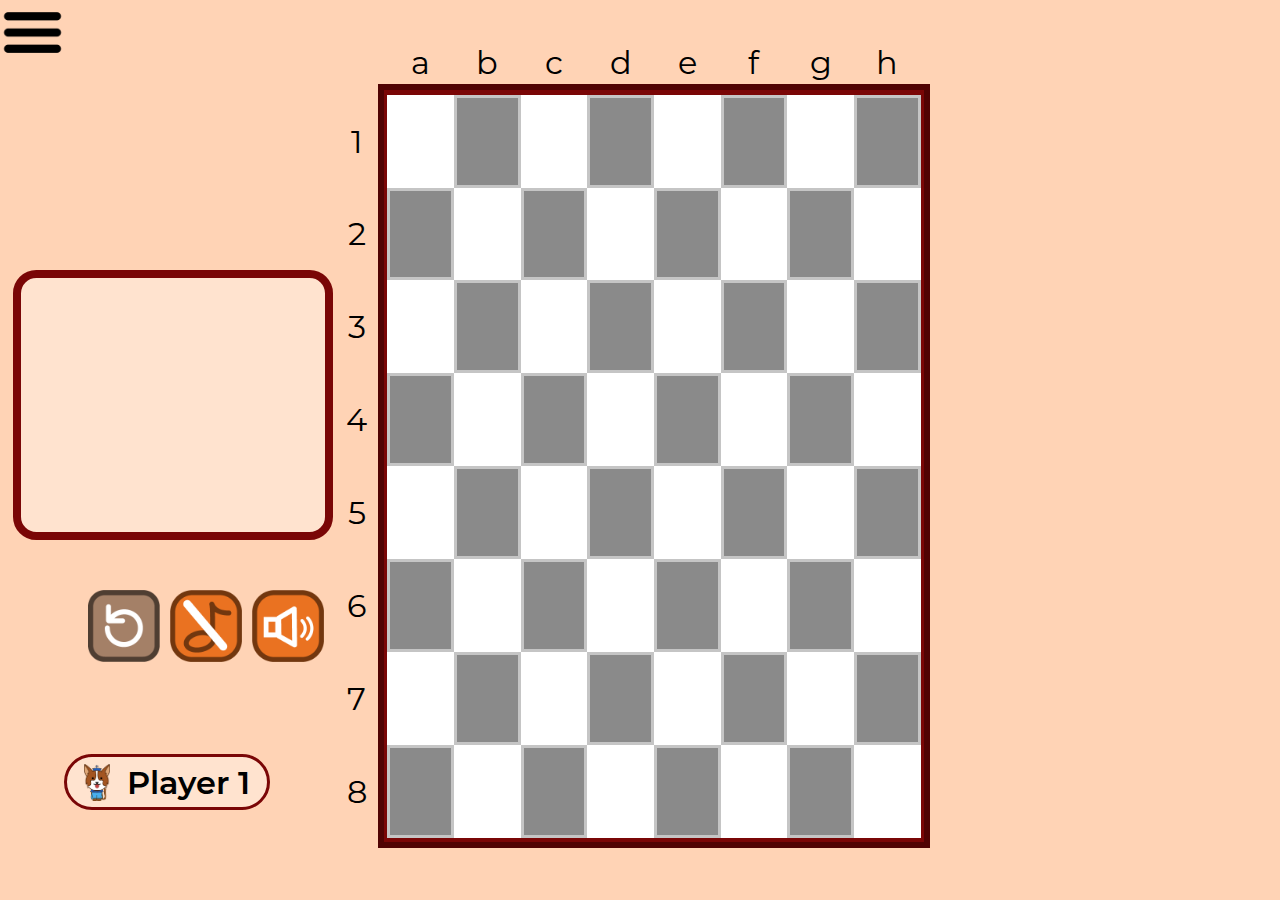
==== commit 2e767a15: "player 1 and player 2 winner overlay" ====
--- a/pages/game.html
+++ b/pages/game.html
@@ -316,6 +316,46 @@
             </div>
         </div>
     </div>
+    
+    <div class="overlay" id="dogWinner">
+        <div class="panel">
+            <div class="pieces">
+                <img src="../res/dogPieces/dog_pawn.png">
+                <img src="../res/dogPieces/dog_knight.png">
+                <img src="../res/dogPieces/dog_bishop.png">
+                <img src="../res/dogPieces/dog_rook.png">
+                <img src="../res/dogPieces/dog_queen.png">
+                <img src="../res/dogPieces/dog_king.png">
+            </div>
+            <div class="text">CONGRATULATIONS!<div>
+            <div class="text">PLAYER 1 WINS<div>    
+            <div class="winnerButtons">
+                <div class="button sound-btnClick" id="btnNewGame">NEW GAME</div>
+                <div class="button sound-btnClick" id="btn-view-board">VIEW BOARD</div>
+                <div class="button sound-btnClick" id="btnHome">QUIT</div>
+            </div>
+        </div>
+    </div>
+
+    <div class="overlay" id="catWinner">
+        <div class="panel">
+            <div class="pieces">
+                <img src="../res/catPieces/cat_pawn.png">
+                <img src="../res/catPieces/cat_knight.png">
+                <img src="../res/catPieces/cat_bishop.png">
+                <img src="../res/catPieces/cat_rook.png">
+                <img src="../res/catPieces/cat_queen.png">
+                <img src="../res/catPieces/cat_king.png">
+            </div>
+            <div class="text">CONGRATULATIONS!<div>
+            <div class="text">PLAYER 2 WINS<div>    
+            <div class="winnerButtons">
+                <div class="button sound-btnClick" id="btnNewGame">NEW GAME</div>
+                <div class="button sound-btnClick" id="btn-view-board">VIEW BOARD</div>
+                <div class="button sound-btnClick" id="btnHome">QUIT</div>
+            </div>
+        </div>
+    </div>
 
     <audio loop id="music">
         <source src="../res/sound/background.wav" type="audio/wav">
--- a/css/style-game.css
+++ b/css/style-game.css
@@ -50,6 +50,9 @@
     height: 12.38390092879257vh;
     width: 4.6875vw;
     cursor: url(../res/custom_pointer.cur), pointer;
+}
+.btnGroup img:hover {
+    transform: scale(1.1, 1.1);
 }
 
 /* #endregion */
@@ -532,13 +535,13 @@
 .btnGroup {
     position: absolute;
     top: 65vh;
-    left: 5vw;
+    left: 6.5vw;
     display: flex;
     flex-direction: row;
 }
 
 .btnGroup img {
-    height: 10vh;
+    height: 8vh;
     width: auto;
     margin: 5px;
     cursor: url(../res/custom_pointer.cur), pointer;
@@ -553,3 +556,103 @@
     right: 2.6041666666666665vw;
     cursor: url(../res/custom_pointer.cur), pointer;
 }
+
+/* #region */
+.overlay#dogWinner .panel {
+    z-index: 2;
+    height: 55%;
+    width: 50%;
+    border: 0.78125vw solid #EB8313;
+    border-radius: 1.5625vw;
+    background-color: #FFD3B5;
+    display: flex;
+    flex-direction: column;
+    align-items: center;
+    justify-content: center;
+
+    max-height: 60%;
+    max-width: 50%;
+    position: absolute;
+}
+
+.overlay#dogWinner .pieces img {
+    height: 155px;
+    width: 110px;
+    position: relative;
+    margin: 0.5208333333333334vw 0 0.5208333333333334vw 0;
+}
+
+.overlay#dogWinner .panel .text {
+    font-size: 2.0833333333333335vw;
+    font-family: "Monserrat-SemiBold";
+    position: relative;
+    margin-top: 0.2604166666666667vw;
+    margin-bottom: 1.0416666666666667vw;
+    justify-content: center;
+    text-align: center;
+}
+
+.overlay#dogWinner .panel .winnerButtons {  
+    width: 700px;
+    display: flex;
+    flex-direction: row;
+    align-items: center;
+    justify-content: center;
+}
+
+.overlay#dogWinner .panel .winnerButtons .button {
+    padding: 0.5em 0.5em 0.5em 0.5em;
+    margin: 1em 0 0 1em;
+    width: 100%;
+}
+/* #endregion */
+
+/* #region */
+.overlay#catWinner .panel {
+    z-index: 2;
+    height: 55%;
+    width: 50%;
+    border: 0.78125vw solid #EB8313;
+    border-radius: 1.5625vw;
+    background-color: #FFD3B5;
+    display: flex;
+    flex-direction: column;
+    align-items: center;
+    justify-content: center;
+
+    max-height: 60%;
+    max-width: 50%;
+    position: absolute;
+}
+
+.overlay#catWinner .pieces img {
+    height: 155px;
+    width: 110px;
+    position: relative;
+    margin: 0.5208333333333334vw 0 0.5208333333333334vw 0;
+}
+
+.overlay#catWinner .panel .text {
+    font-size: 2.0833333333333335vw;
+    font-family: "Monserrat-SemiBold";
+    position: relative;
+    margin-top: 0.2604166666666667vw;
+    margin-bottom: 1.0416666666666667vw;
+    justify-content: center;
+    text-align: center;
+}
+
+.overlay#catWinner .panel .winnerButtons {  
+    width: 700px;
+    display: flex;
+    flex-direction: row;
+    align-items: center;
+    justify-content: center;
+}
+
+.overlay#catWinner .panel .winnerButtons .button {
+    padding: 0.5em 0.5em 0.5em 0.5em;
+    margin: 1em 0 0 1em;
+    width: 100%;
+}
+/* #endregion */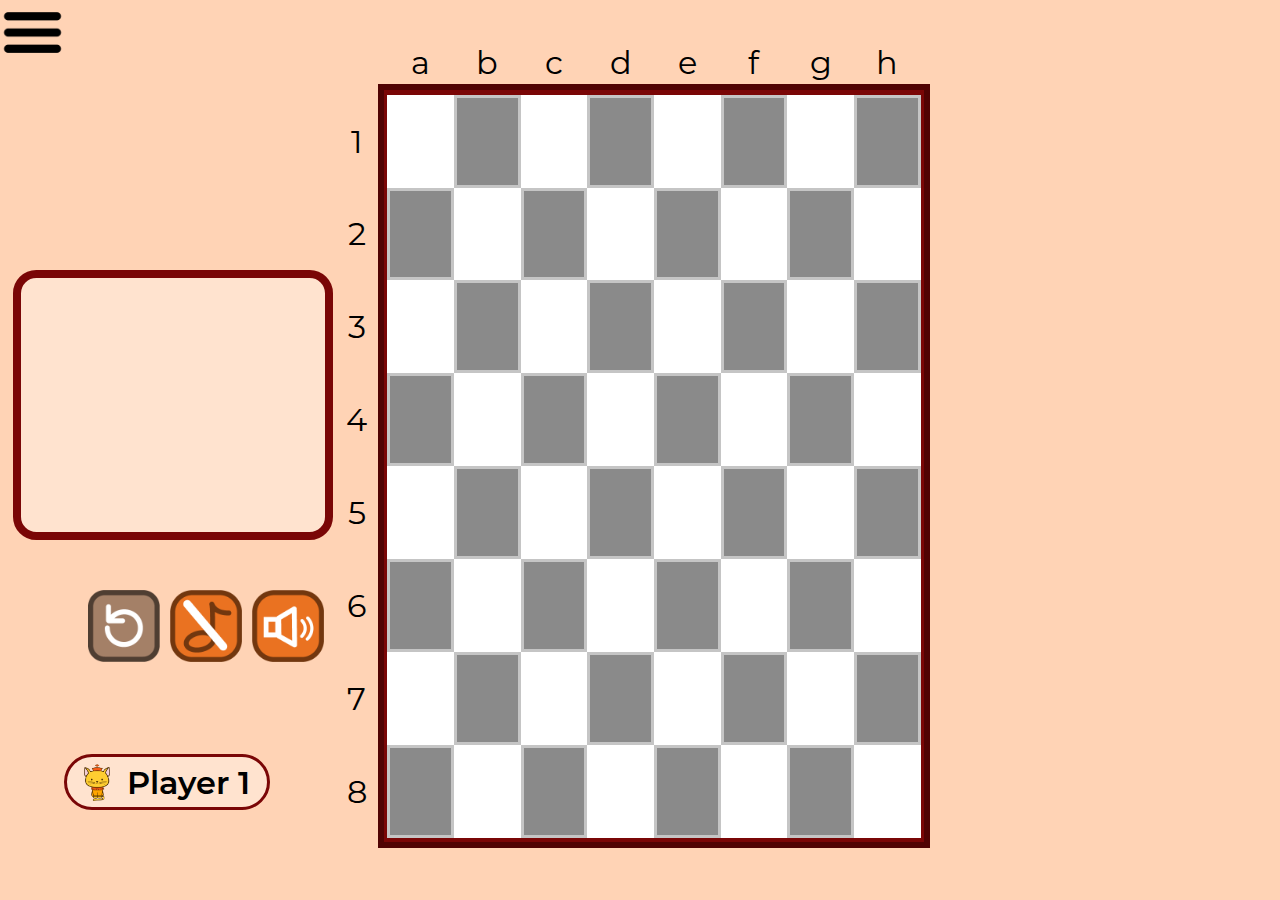
==== commit d236556c: "Finishing touches" ====
--- a/pages/game.html
+++ b/pages/game.html
@@ -288,9 +288,6 @@
             </div>
         </div>
     </div>
-    <div class="overlay" id="endGame">
-        <img src="../res/ok_button.png" id="btnOk">
-    </div>
     <div class="overlay" id="pawnPromotion">
         <div class="panel">
             <div class="title">Promote pawn to:</div>
@@ -317,42 +314,17 @@
         </div>
     </div>
     
-    <div class="overlay" id="dogWinner">
+    <div class="overlay" id="winner">
         <div class="panel">
             <div class="pieces">
-                <img src="../res/dogPieces/dog_pawn.png">
-                <img src="../res/dogPieces/dog_knight.png">
-                <img src="../res/dogPieces/dog_bishop.png">
-                <img src="../res/dogPieces/dog_rook.png">
-                <img src="../res/dogPieces/dog_queen.png">
-                <img src="../res/dogPieces/dog_king.png">
-            </div>
-            <div class="text">CONGRATULATIONS!<div>
-            <div class="text">PLAYER 1 WINS<div>    
+
+            </div>
+            <div class="text">CONGRATULATIONS!</div>
+            <div class="text" id="player"></div>
             <div class="winnerButtons">
                 <div class="button sound-btnClick" id="btnNewGame">NEW GAME</div>
-                <div class="button sound-btnClick" id="btn-view-board">VIEW BOARD</div>
-                <div class="button sound-btnClick" id="btnHome">QUIT</div>
-            </div>
-        </div>
-    </div>
-
-    <div class="overlay" id="catWinner">
-        <div class="panel">
-            <div class="pieces">
-                <img src="../res/catPieces/cat_pawn.png">
-                <img src="../res/catPieces/cat_knight.png">
-                <img src="../res/catPieces/cat_bishop.png">
-                <img src="../res/catPieces/cat_rook.png">
-                <img src="../res/catPieces/cat_queen.png">
-                <img src="../res/catPieces/cat_king.png">
-            </div>
-            <div class="text">CONGRATULATIONS!<div>
-            <div class="text">PLAYER 2 WINS<div>    
-            <div class="winnerButtons">
-                <div class="button sound-btnClick" id="btnNewGame">NEW GAME</div>
-                <div class="button sound-btnClick" id="btn-view-board">VIEW BOARD</div>
-                <div class="button sound-btnClick" id="btnHome">QUIT</div>
+                <div class="button sound-btnClick" id="btnViewBoard">VIEW BOARD</div>
+                <div class="button sound-btnClick" id="btnHome">HOME</div>
             </div>
         </div>
     </div>
--- a/css/style-game.css
+++ b/css/style-game.css
@@ -557,8 +557,8 @@
     cursor: url(../res/custom_pointer.cur), pointer;
 }
 
-/* #region */
-.overlay#dogWinner .panel {
+/* #region Overlay Winner*/
+.overlay#winner .panel {
     z-index: 2;
     height: 55%;
     width: 50%;
@@ -575,14 +575,23 @@
     position: absolute;
 }
 
-.overlay#dogWinner .pieces img {
-    height: 155px;
-    width: 110px;
+.overlay#winner .pieces {
+    display: flex;
+    flex-direction: row;
+    width: 80%;
+    height: 35%;
+    align-items: center;
+    justify-content: center;
+}
+
+.overlay#winner .pieces img {
+    height: auto;
+    width: 15%;
     position: relative;
     margin: 0.5208333333333334vw 0 0.5208333333333334vw 0;
 }
 
-.overlay#dogWinner .panel .text {
+.overlay#winner .panel .text {
     font-size: 2.0833333333333335vw;
     font-family: "Monserrat-SemiBold";
     position: relative;
@@ -592,67 +601,17 @@
     text-align: center;
 }
 
-.overlay#dogWinner .panel .winnerButtons {  
-    width: 700px;
+.overlay#winner .panel .winnerButtons {  
+    width: 80%;
     display: flex;
     flex-direction: row;
     align-items: center;
     justify-content: center;
 }
 
-.overlay#dogWinner .panel .winnerButtons .button {
+.overlay#winner .panel .winnerButtons .button {
     padding: 0.5em 0.5em 0.5em 0.5em;
     margin: 1em 0 0 1em;
     width: 100%;
 }
-/* #endregion */
-
-/* #region */
-.overlay#catWinner .panel {
-    z-index: 2;
-    height: 55%;
-    width: 50%;
-    border: 0.78125vw solid #EB8313;
-    border-radius: 1.5625vw;
-    background-color: #FFD3B5;
-    display: flex;
-    flex-direction: column;
-    align-items: center;
-    justify-content: center;
-
-    max-height: 60%;
-    max-width: 50%;
-    position: absolute;
-}
-
-.overlay#catWinner .pieces img {
-    height: 155px;
-    width: 110px;
-    position: relative;
-    margin: 0.5208333333333334vw 0 0.5208333333333334vw 0;
-}
-
-.overlay#catWinner .panel .text {
-    font-size: 2.0833333333333335vw;
-    font-family: "Monserrat-SemiBold";
-    position: relative;
-    margin-top: 0.2604166666666667vw;
-    margin-bottom: 1.0416666666666667vw;
-    justify-content: center;
-    text-align: center;
-}
-
-.overlay#catWinner .panel .winnerButtons {  
-    width: 700px;
-    display: flex;
-    flex-direction: row;
-    align-items: center;
-    justify-content: center;
-}
-
-.overlay#catWinner .panel .winnerButtons .button {
-    padding: 0.5em 0.5em 0.5em 0.5em;
-    margin: 1em 0 0 1em;
-    width: 100%;
-}
 /* #endregion */